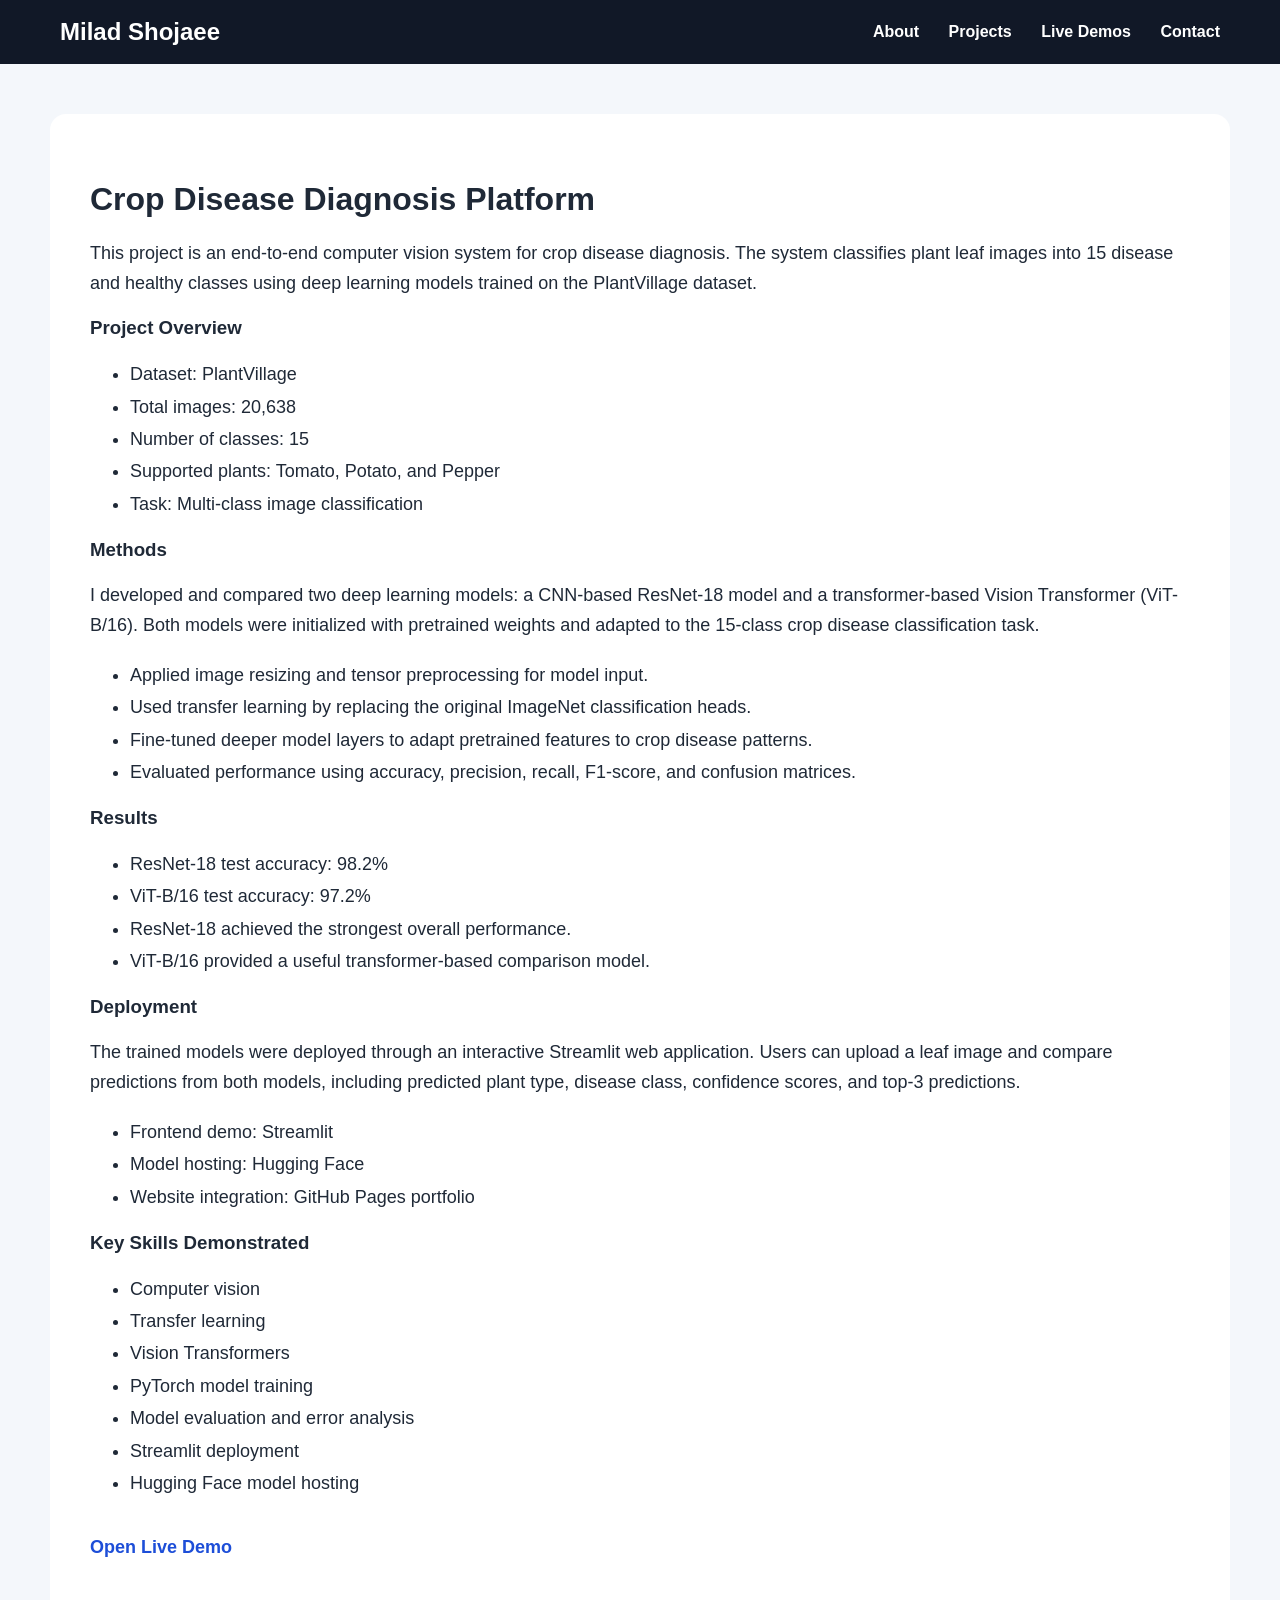
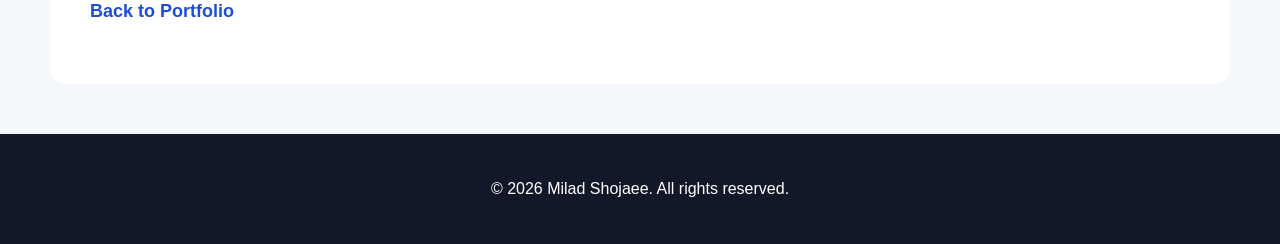
==== crop_disease.html @ e6481a84 "Add files via upload" ====
<!DOCTYPE html>
<html>
<head>
    <meta charset="UTF-8">
    <title>Crop Disease Diagnosis | Milad Shojaee</title>
    <link rel="stylesheet" href="style.css">
</head>

<body>

<nav>
    <h2>Milad Shojaee</h2>
    <div>
        <a href="index.html#about">About</a>
        <a href="index.html#projects">Projects</a>
        <a href="index.html#demos">Live Demos</a>
        <a href="index.html#contact">Contact</a>
    </div>
</nav>

<section>
    <h2>Crop Disease Diagnosis Platform</h2>

    <p>
        This project is an end-to-end computer vision system for crop disease diagnosis.
        The system classifies plant leaf images into 15 disease and healthy classes using
        deep learning models trained on the PlantVillage dataset.
    </p>

    <h3>Project Overview</h3>
    <ul>
        <li>Dataset: PlantVillage</li>
        <li>Total images: 20,638</li>
        <li>Number of classes: 15</li>
        <li>Supported plants: Tomato, Potato, and Pepper</li>
        <li>Task: Multi-class image classification</li>
    </ul>

    <h3>Methods</h3>
    <p>
        I developed and compared two deep learning models: a CNN-based ResNet-18 model
        and a transformer-based Vision Transformer (ViT-B/16). Both models were initialized
        with pretrained weights and adapted to the 15-class crop disease classification task.
    </p>

    <ul>
        <li>Applied image resizing and tensor preprocessing for model input.</li>
        <li>Used transfer learning by replacing the original ImageNet classification heads.</li>
        <li>Fine-tuned deeper model layers to adapt pretrained features to crop disease patterns.</li>
        <li>Evaluated performance using accuracy, precision, recall, F1-score, and confusion matrices.</li>
    </ul>

    <h3>Results</h3>
    <ul>
        <li>ResNet-18 test accuracy: 98.2%</li>
        <li>ViT-B/16 test accuracy: 97.2%</li>
        <li>ResNet-18 achieved the strongest overall performance.</li>
        <li>ViT-B/16 provided a useful transformer-based comparison model.</li>
    </ul>

    <h3>Deployment</h3>
    <p>
        The trained models were deployed through an interactive Streamlit web application.
        Users can upload a leaf image and compare predictions from both models, including
        predicted plant type, disease class, confidence scores, and top-3 predictions.
    </p>

    <ul>
        <li>Frontend demo: Streamlit</li>
        <li>Model hosting: Hugging Face</li>
        <li>Website integration: GitHub Pages portfolio</li>
    </ul>

    <h3>Key Skills Demonstrated</h3>
    <ul>
        <li>Computer vision</li>
        <li>Transfer learning</li>
        <li>Vision Transformers</li>
        <li>PyTorch model training</li>
        <li>Model evaluation and error analysis</li>
        <li>Streamlit deployment</li>
        <li>Hugging Face model hosting</li>
    </ul>

    <p>
        <a class="project-link" href="https://crop-disease-app-v5dwwtkhdnk8gwjt7ysmcv.streamlit.app" target="_blank">
            Open Live Demo
        </a>
    </p>

    <p>
        <a class="project-link" href="index.html">
            Back to Portfolio
        </a>
    </p>
</section>

<footer>
    <p>© 2026 Milad Shojaee. All rights reserved.</p>
</footer>

</body>
</html>
---- style.css ----
body {
    margin: 0;
    font-family: Arial, sans-serif;
    background: #f4f7fb;
    color: #1f2937;
}

html {
    scroll-behavior: smooth;
}

nav {
    background: #111827;
    color: white;
    padding: 18px 60px;
    display: flex;
    justify-content: space-between;
    align-items: center;
}

nav h2 {
    margin: 0;
}

nav a {
    color: white;
    text-decoration: none;
    margin-left: 25px;
    font-weight: bold;
}

nav a:hover {
    color: #60a5fa;
}

.hero {
    background: linear-gradient(135deg, #111827, #1d4ed8);
    color: white;
    text-align: center;
    padding: 100px 30px;
}

.hero h1 {
    font-size: 50px;
    margin-bottom: 20px;
}

.hero p {
    font-size: 20px;
    max-width: 750px;
    margin: 0 auto 35px;
    line-height: 1.6;
}

.button {
    background: white;
    color: #1d4ed8;
    padding: 14px 28px;
    border-radius: 8px;
    text-decoration: none;
    font-weight: bold;
}

.hero-buttons {
    margin-top: 30px;
}

.hero-buttons .button {
    margin: 0 10px;
}

.secondary-button {
    background: transparent;
    color: white;
    border: 2px solid white;
}

.secondary-button:hover {
    background: white;
    color: #1d4ed8;
}

.top-button {
    display: inline-block;
    margin-top: 30px;
    padding: 12px 24px;
    background: #1d4ed8;
    color: white;
    text-decoration: none;
    border-radius: 8px;
    font-weight: bold;
}

.top-button:hover {
    background: #2563eb;
}

section {
    max-width: 1100px;
    margin: 50px auto;
    padding: 40px;
    background: white;
    border-radius: 16px;
}

section h2 {
    font-size: 32px;
    margin-bottom: 20px;
}

section p {
    font-size: 18px;
    line-height: 1.7;
}

.grid {
    display: grid;
    grid-template-columns: repeat(2, 1fr);
    gap: 25px;
}

.card {
    background: #f9fafb;
    padding: 25px;
    border-radius: 14px;
    border: 1px solid #e5e7eb;
}

.card h3 {
    color: #1d4ed8;
}

.card span,
.demo-box span {
    display: block;
    margin-top: 15px;
    font-size: 14px;
    color: #4b5563;
    font-weight: bold;
}

.demo-box {
    background: #eef2ff;
    border-left: 5px solid #1d4ed8;
    padding: 20px;
    margin-top: 20px;
    border-radius: 10px;
}

footer {
    text-align: center;
    padding: 30px;
    background: #111827;
    color: white;
}

.project-link {
    display: inline-block;
    margin-top: 15px;
    color: #1d4ed8;
    font-weight: bold;
    text-decoration: none;
}

.project-link:hover {
    text-decoration: underline;
}

ul {
    font-size: 18px;
    line-height: 1.8;
}

@media (max-width: 800px) {
    nav {
        flex-direction: column;
        gap: 15px;
        padding: 20px;
    }

    nav a {
        margin-left: 10px;
        margin-right: 10px;
    }

    .hero h1 {
        font-size: 36px;
    }

    .grid {
        grid-template-columns: 1fr;
    }

    section {
        margin: 30px 15px;
        padding: 25px;
    }
}}

.hero h1 {
    font-size: 50px;
    margin-bottom: 20px;
}

.hero p {
    font-size: 20px;
    max-width: 750px;
    margin: 0 auto 35px;
    line-height: 1.6;
}

.button {
    background: white;
    color: #1d4ed8;
    padding: 14px 28px;
    border-radius: 8px;
    text-decoration: none;
    font-weight: bold;
}

section {
    max-width: 1100px;
    margin: 50px auto;
    padding: 40px;
    background: white;
    border-radius: 16px;
}

section h2 {
    font-size: 32px;
    margin-bottom: 20px;
}

section p {
    font-size: 18px;
    line-height: 1.7;
}

.grid {
    display: grid;
    grid-template-columns: repeat(2, 1fr);
    gap: 25px;
}

.card {
    background: #f9fafb;
    padding: 25px;
    border-radius: 14px;
    border: 1px solid #e5e7eb;
}

.card h3 {
    color: #1d4ed8;
}

.card span,
.demo-box span {
    display: block;
    margin-top: 15px;
    font-size: 14px;
    color: #4b5563;
    font-weight: bold;
}

.demo-box {
    background: #eef2ff;
    border-left: 5px solid #1d4ed8;
    padding: 20px;
    margin-top: 20px;
    border-radius: 10px;
}

footer {
    text-align: center;
    padding: 30px;
    background: #111827;
    color: white;
}

.project-link {
    display: inline-block;
    margin-top: 15px;
    color: #1d4ed8;
    font-weight: bold;
    text-decoration: none;
}

.project-link:hover {
    text-decoration: underline;
}

ul {
    font-size: 18px;
    line-height: 1.8;
}

@media (max-width: 800px) {
    nav {
        flex-direction: column;
        gap: 15px;
        padding: 20px;
    }

    nav a {
        margin-left: 10px;
        margin-right: 10px;
    }

    .hero h1 {
        font-size: 36px;
    }

    .grid {
        grid-template-columns: 1fr;
    }

    section {
        margin: 30px 15px;
        padding: 25px;
    }
}
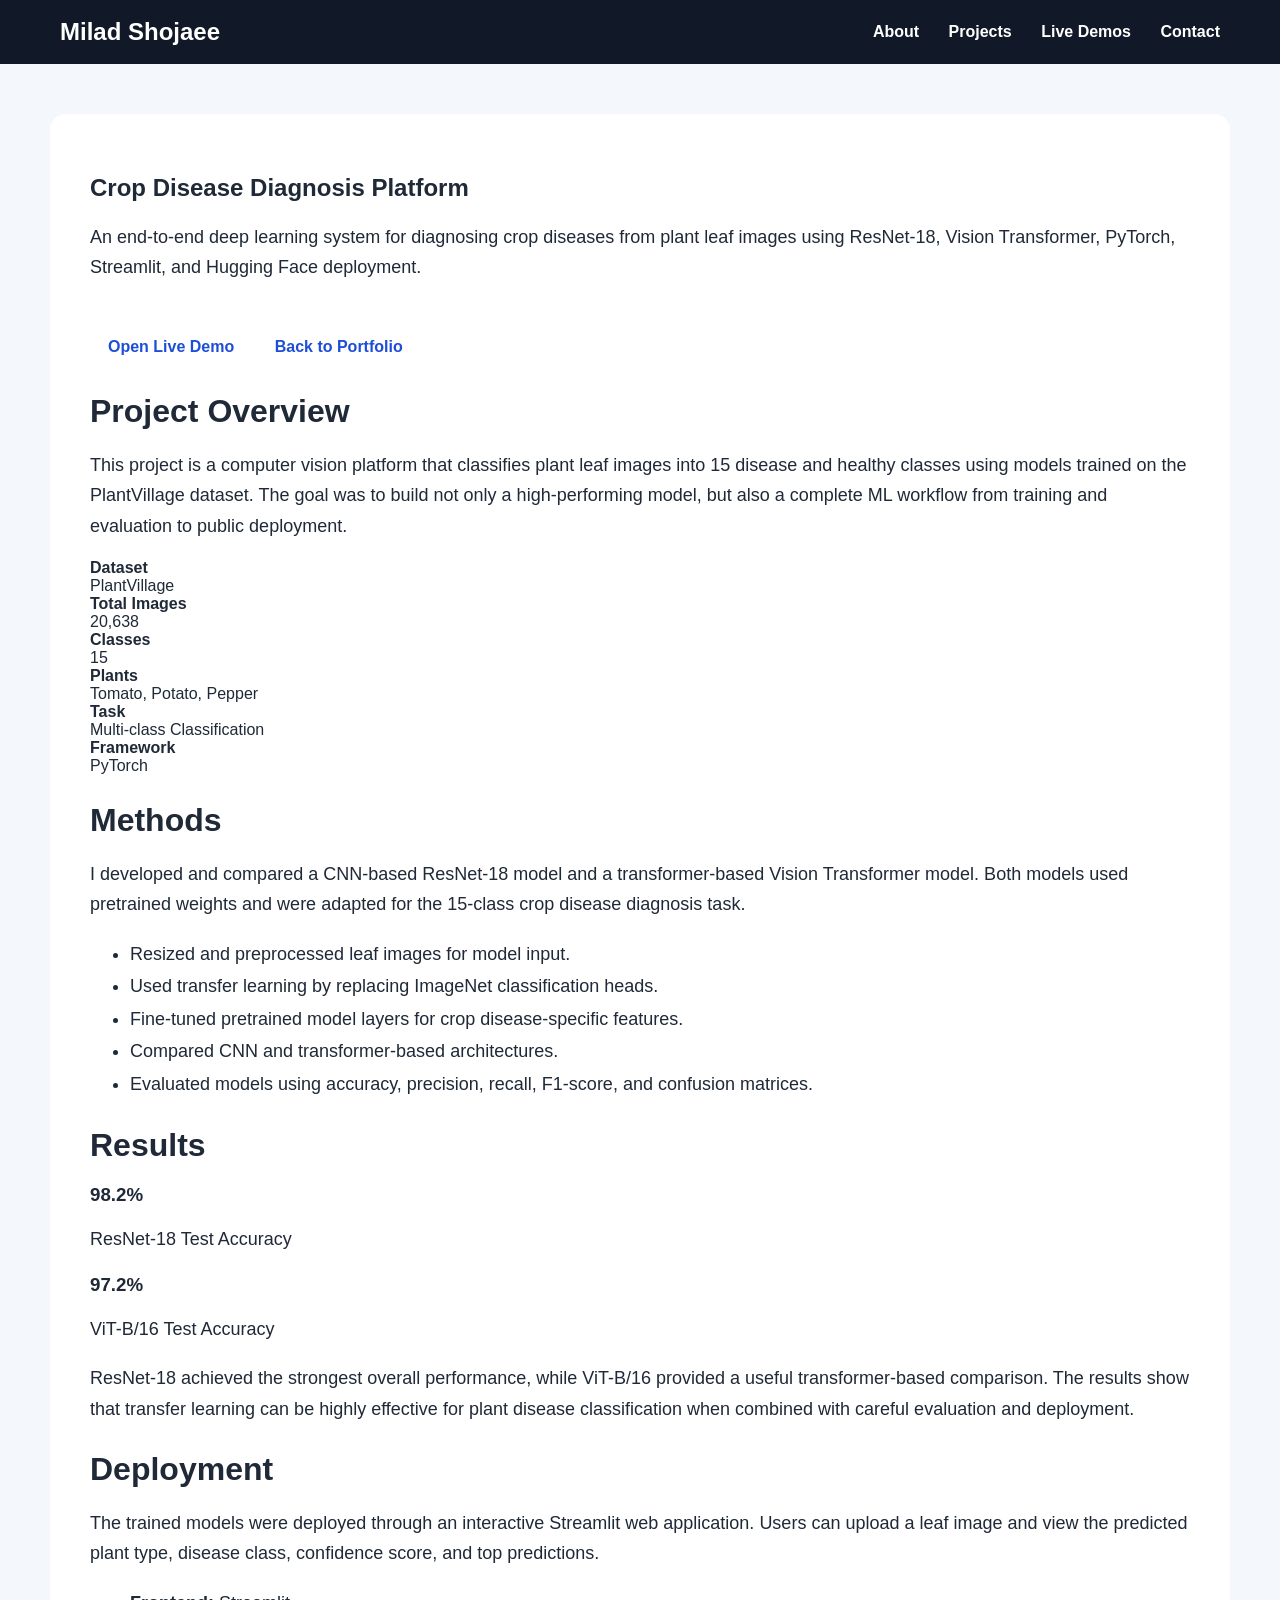
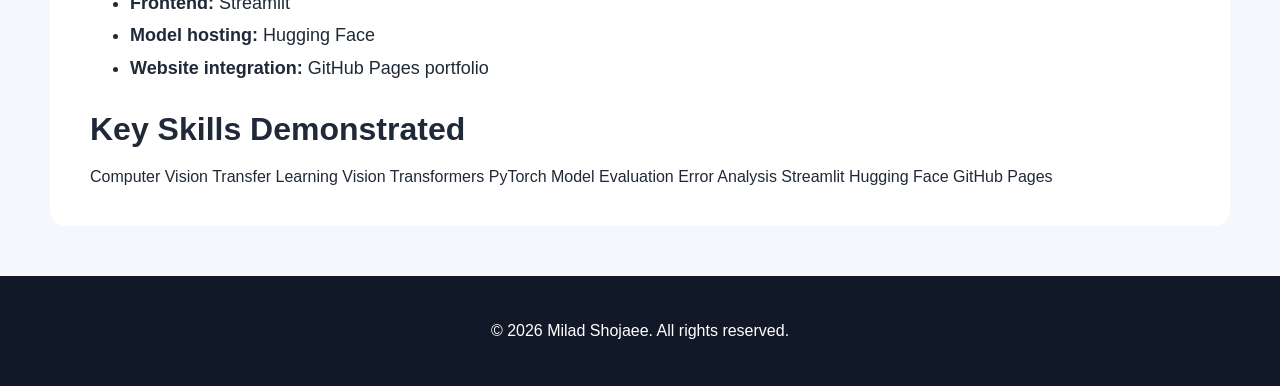
==== commit 1afa3795: "Enhance crop disease diagnosis project details Updated the project description, added a hero section" ====
--- a/crop_disease.html
+++ b/crop_disease.html
@@ -1,7 +1,8 @@
 <!DOCTYPE html>
-<html>
+<html lang="en">
 <head>
     <meta charset="UTF-8">
+    <meta name="viewport" content="width=device-width, initial-scale=1.0">
     <title>Crop Disease Diagnosis | Milad Shojaee</title>
     <link rel="stylesheet" href="style.css">
 </head>
@@ -18,81 +19,115 @@
     </div>
 </nav>
 
-<section>
-    <h2>Crop Disease Diagnosis Platform</h2>
+<section class="project-page">
 
-    <p>
-        This project is an end-to-end computer vision system for crop disease diagnosis.
-        The system classifies plant leaf images into 15 disease and healthy classes using
-        deep learning models trained on the PlantVillage dataset.
-    </p>
+    <div class="project-hero">
+        <h1>Crop Disease Diagnosis Platform</h1>
+        <p class="subtitle">
+            An end-to-end deep learning system for diagnosing crop diseases from plant leaf images using
+            ResNet-18, Vision Transformer, PyTorch, Streamlit, and Hugging Face deployment.
+        </p>
 
-    <h3>Project Overview</h3>
-    <ul>
-        <li>Dataset: PlantVillage</li>
-        <li>Total images: 20,638</li>
-        <li>Number of classes: 15</li>
-        <li>Supported plants: Tomato, Potato, and Pepper</li>
-        <li>Task: Multi-class image classification</li>
-    </ul>
+        <div class="hero-buttons">
+            <a class="project-link" href="https://crop-disease-app-v5dwwtkhdnk8gwjt7ysmcv.streamlit.app" target="_blank">
+                Open Live Demo
+            </a>
+            <a class="project-link secondary" href="index.html">
+                Back to Portfolio
+            </a>
+        </div>
+    </div>
 
-    <h3>Methods</h3>
-    <p>
-        I developed and compared two deep learning models: a CNN-based ResNet-18 model
-        and a transformer-based Vision Transformer (ViT-B/16). Both models were initialized
-        with pretrained weights and adapted to the 15-class crop disease classification task.
-    </p>
+    <div class="project-card">
+        <h2>Project Overview</h2>
+        <p>
+            This project is a computer vision platform that classifies plant leaf images into
+            15 disease and healthy classes using models trained on the PlantVillage dataset.
+            The goal was to build not only a high-performing model, but also a complete ML workflow
+            from training and evaluation to public deployment.
+        </p>
 
-    <ul>
-        <li>Applied image resizing and tensor preprocessing for model input.</li>
-        <li>Used transfer learning by replacing the original ImageNet classification heads.</li>
-        <li>Fine-tuned deeper model layers to adapt pretrained features to crop disease patterns.</li>
-        <li>Evaluated performance using accuracy, precision, recall, F1-score, and confusion matrices.</li>
-    </ul>
+        <div class="info-grid">
+            <div><strong>Dataset</strong><br>PlantVillage</div>
+            <div><strong>Total Images</strong><br>20,638</div>
+            <div><strong>Classes</strong><br>15</div>
+            <div><strong>Plants</strong><br>Tomato, Potato, Pepper</div>
+            <div><strong>Task</strong><br>Multi-class Classification</div>
+            <div><strong>Framework</strong><br>PyTorch</div>
+        </div>
+    </div>
 
-    <h3>Results</h3>
-    <ul>
-        <li>ResNet-18 test accuracy: 98.2%</li>
-        <li>ViT-B/16 test accuracy: 97.2%</li>
-        <li>ResNet-18 achieved the strongest overall performance.</li>
-        <li>ViT-B/16 provided a useful transformer-based comparison model.</li>
-    </ul>
+    <div class="project-card">
+        <h2>Methods</h2>
+        <p>
+            I developed and compared a CNN-based ResNet-18 model and a transformer-based
+            Vision Transformer model. Both models used pretrained weights and were adapted
+            for the 15-class crop disease diagnosis task.
+        </p>
 
-    <h3>Deployment</h3>
-    <p>
-        The trained models were deployed through an interactive Streamlit web application.
-        Users can upload a leaf image and compare predictions from both models, including
-        predicted plant type, disease class, confidence scores, and top-3 predictions.
-    </p>
+        <ul>
+            <li>Resized and preprocessed leaf images for model input.</li>
+            <li>Used transfer learning by replacing ImageNet classification heads.</li>
+            <li>Fine-tuned pretrained model layers for crop disease-specific features.</li>
+            <li>Compared CNN and transformer-based architectures.</li>
+            <li>Evaluated models using accuracy, precision, recall, F1-score, and confusion matrices.</li>
+        </ul>
+    </div>
 
-    <ul>
-        <li>Frontend demo: Streamlit</li>
-        <li>Model hosting: Hugging Face</li>
-        <li>Website integration: GitHub Pages portfolio</li>
-    </ul>
+    <div class="project-card">
+        <h2>Results</h2>
 
-    <h3>Key Skills Demonstrated</h3>
-    <ul>
-        <li>Computer vision</li>
-        <li>Transfer learning</li>
-        <li>Vision Transformers</li>
-        <li>PyTorch model training</li>
-        <li>Model evaluation and error analysis</li>
-        <li>Streamlit deployment</li>
-        <li>Hugging Face model hosting</li>
-    </ul>
+        <div class="results-grid">
+            <div class="result-box">
+                <h3>98.2%</h3>
+                <p>ResNet-18 Test Accuracy</p>
+            </div>
 
-    <p>
-        <a class="project-link" href="https://crop-disease-app-v5dwwtkhdnk8gwjt7ysmcv.streamlit.app" target="_blank">
-            Open Live Demo
-        </a>
-    </p>
+            <div class="result-box">
+                <h3>97.2%</h3>
+                <p>ViT-B/16 Test Accuracy</p>
+            </div>
+        </div>
 
-    <p>
-        <a class="project-link" href="index.html">
-            Back to Portfolio
-        </a>
-    </p>
+        <p>
+            ResNet-18 achieved the strongest overall performance, while ViT-B/16 provided
+            a useful transformer-based comparison. The results show that transfer learning
+            can be highly effective for plant disease classification when combined with careful
+            evaluation and deployment.
+        </p>
+    </div>
+
+    <div class="project-card">
+        <h2>Deployment</h2>
+        <p>
+            The trained models were deployed through an interactive Streamlit web application.
+            Users can upload a leaf image and view the predicted plant type, disease class,
+            confidence score, and top predictions.
+        </p>
+
+        <ul>
+            <li><strong>Frontend:</strong> Streamlit</li>
+            <li><strong>Model hosting:</strong> Hugging Face</li>
+            <li><strong>Website integration:</strong> GitHub Pages portfolio</li>
+        </ul>
+    </div>
+
+    <div class="project-card">
+        <h2>Key Skills Demonstrated</h2>
+
+        <div class="skills-grid">
+            <span>Computer Vision</span>
+            <span>Transfer Learning</span>
+            <span>Vision Transformers</span>
+            <span>PyTorch</span>
+            <span>Model Evaluation</span>
+            <span>Error Analysis</span>
+            <span>Streamlit</span>
+            <span>Hugging Face</span>
+            <span>GitHub Pages</span>
+        </div>
+    </div>
+
 </section>
 
 <footer>
@@ -100,4 +135,4 @@
 </footer>
 
 </body>
-</html>+</html>
--- a/style.css
+++ b/style.css
@@ -59,6 +59,17 @@
     border-radius: 8px;
     text-decoration: none;
     font-weight: bold;
+}
+
+.project-links {
+    display: flex;
+    gap: 20px;
+    flex-wrap: wrap;
+    margin-top: 15px;
+}
+
+.project-link {
+    padding: 10px 18px;
 }
 
 .hero-buttons {
